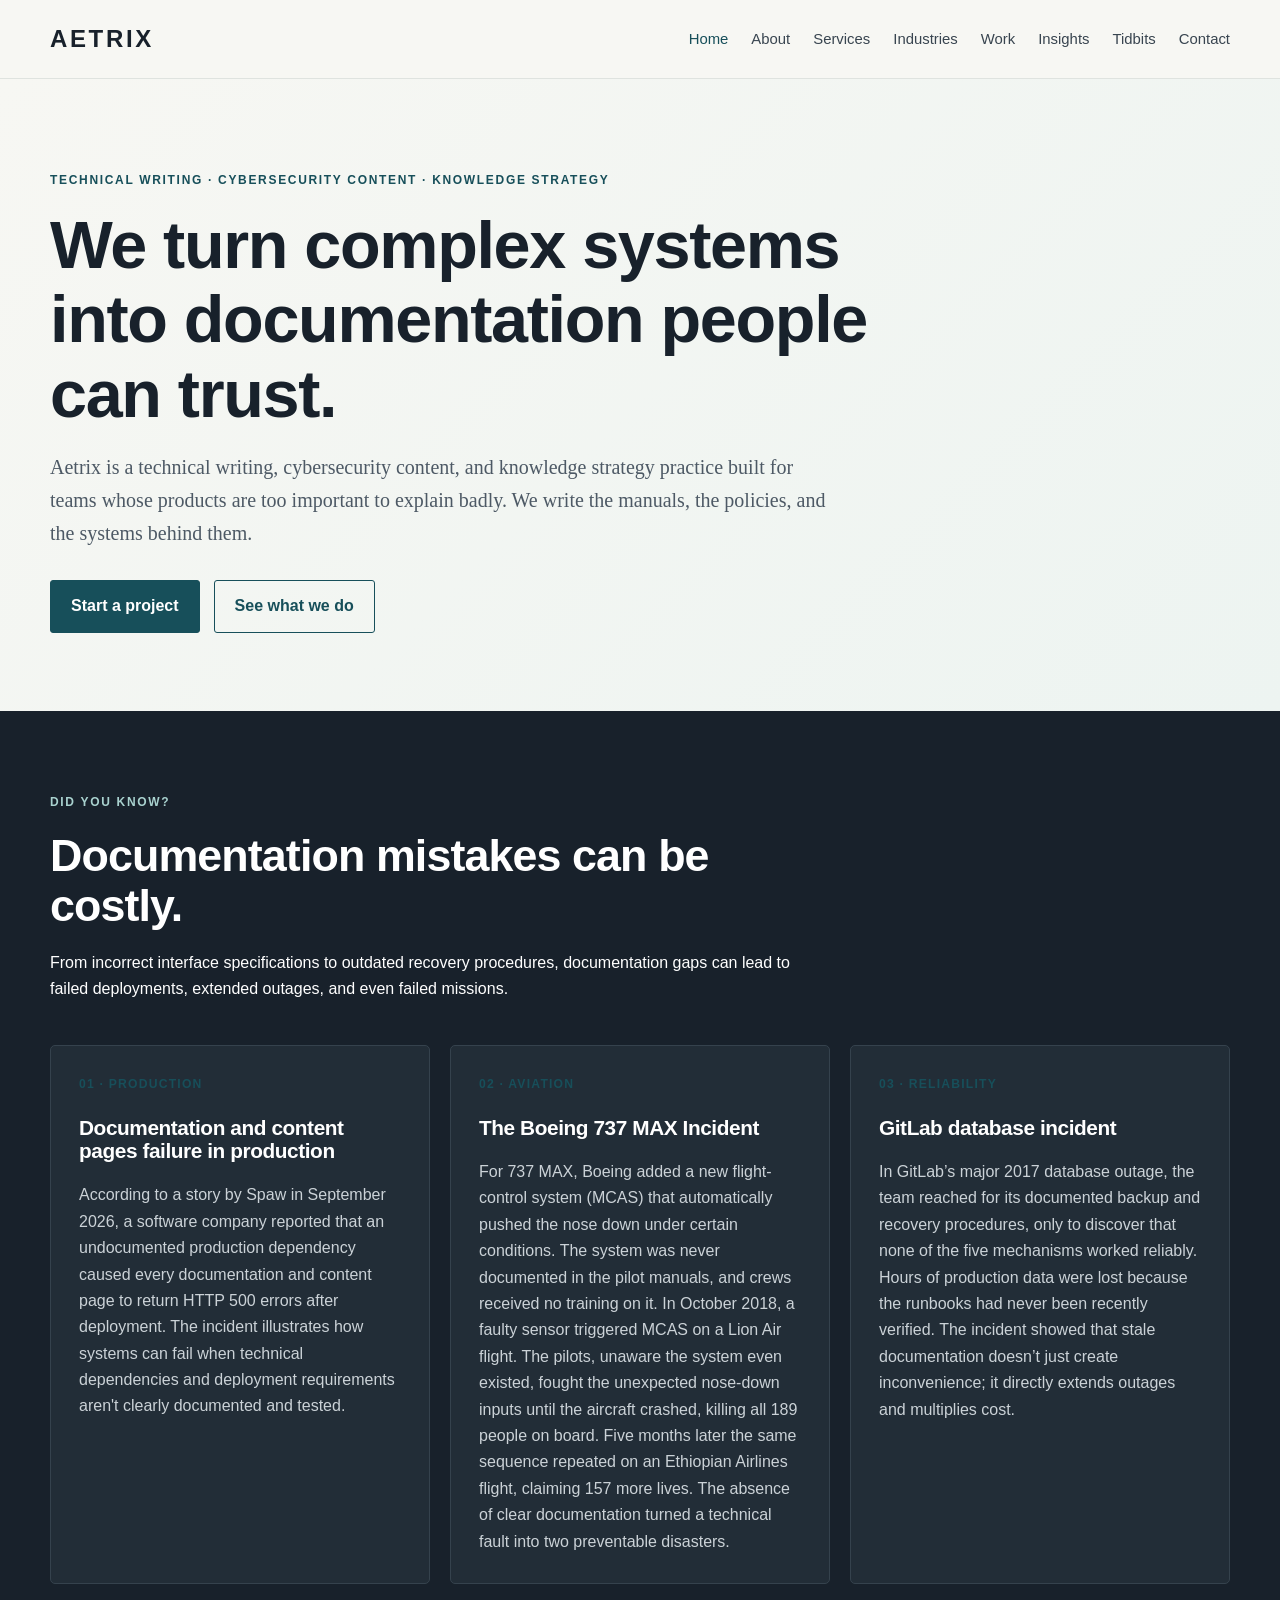
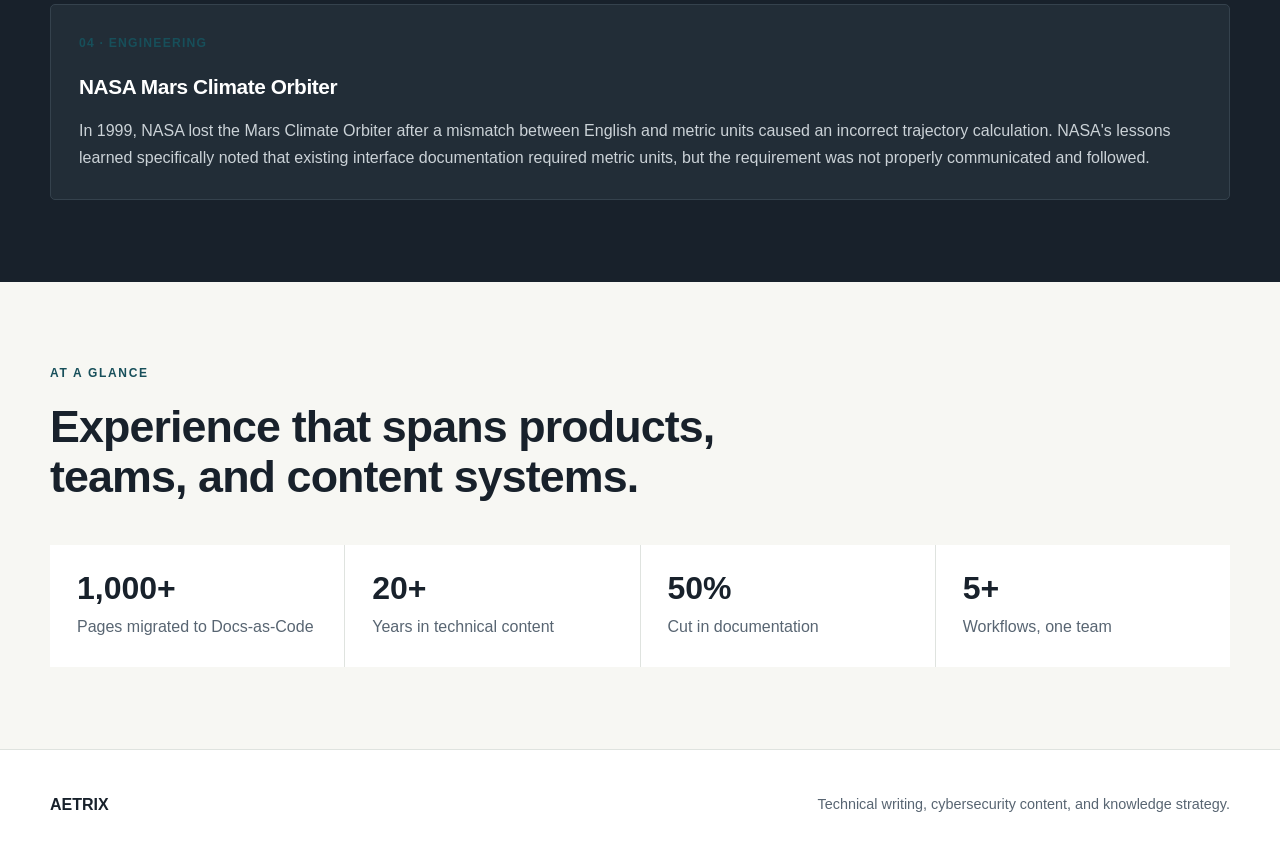
==== index.html @ bca8a9ca "Add files via upload" ====
<!doctype html><html lang="en"><head><meta charset="utf-8"><meta name="viewport" content="width=device-width,initial-scale=1"><title>Home | Aetrix</title><link rel="stylesheet" href="styles.css"></head><body><header class="site-header"><div class="container nav"><a class="logo" href="index.html">AETRIX</a><button class="menu" aria-label="Open navigation">☰</button><nav class="nav-links"><a href="index.html" class="active">Home</a><a href="about.html" class="">About</a><a href="services.html" class="">Services</a><a href="industries.html" class="">Industries</a><a href="work.html" class="">Work</a><a href="insights.html" class="">Insights</a><a href="tidbits.html" class="">Tidbits</a><a href="contact.html" class="">Contact</a></nav></div></header><main><section class="hero"><div class="container">
<div class="eyebrow">Technical writing · cybersecurity content · knowledge strategy</div>
<h1>We turn complex systems into documentation people can trust.</h1>
<p class="lede">Aetrix is a technical writing, cybersecurity content, and knowledge strategy practice built for teams whose products are too important to explain badly. We write the manuals, the policies, and the systems behind them.</p>
<div class="actions"><a class="button primary" href="contact.html">Start a project</a><a class="button secondary" href="services.html">See what we do</a></div>
</div></section>
<section class="section dark"><div class="container"><div class="section-head"><div class="eyebrow">Did you know?</div><h2>Documentation mistakes can be costly.</h2><p>From incorrect interface specifications to outdated recovery procedures, documentation gaps can lead to failed deployments, extended outages, and even failed missions.</p></div>
<div class="grid-3">
<article class="card"><div class="number">01 · PRODUCTION</div><h3>Documentation and content pages failure in production</h3><p>According to a story by Spaw in September 2026, a software company reported that an undocumented production dependency caused every documentation and content page to return HTTP 500 errors after deployment. The incident illustrates how systems can fail when technical dependencies and deployment requirements aren't clearly documented and tested.</p></article>
<article class="card"><div class="number">02 · AVIATION</div><h3>The Boeing 737 MAX Incident</h3><p>For 737 MAX, Boeing added a new flight-control system (MCAS) that automatically pushed the nose down under certain conditions. The system was never documented in the pilot manuals, and crews received no training on it. In October 2018, a faulty sensor triggered MCAS on a Lion Air flight. The pilots, unaware the system even existed, fought the unexpected nose-down inputs until the aircraft crashed, killing all 189 people on board. Five months later the same sequence repeated on an Ethiopian Airlines flight, claiming 157 more lives. The absence of clear documentation turned a technical fault into two preventable disasters.</p></article>
<article class="card"><div class="number">03 · RELIABILITY</div><h3>GitLab database incident</h3><p>In GitLab’s major 2017 database outage, the team reached for its documented backup and recovery procedures, only to discover that none of the five mechanisms worked reliably. Hours of production data were lost because the runbooks had never been recently verified. The incident showed that stale documentation doesn’t just create inconvenience; it directly extends outages and multiplies cost.</p></article>
</div>
<div class="card" style="margin-top:20px"><div class="number">04 · ENGINEERING</div><h3>NASA Mars Climate Orbiter</h3><p>In 1999, NASA lost the Mars Climate Orbiter after a mismatch between English and metric units caused an incorrect trajectory calculation. NASA's lessons learned specifically noted that existing interface documentation required metric units, but the requirement was not properly communicated and followed.</p></div>
</div></section>
<section class="section"><div class="container"><div class="section-head"><div class="eyebrow">At a glance</div><h2>Experience that spans products, teams, and content systems.</h2></div>
<div class="stats"><div class="stat"><strong>1,000+</strong><span>Pages migrated to Docs-as-Code</span></div><div class="stat"><strong>20+</strong><span>Years in technical content</span></div><div class="stat"><strong>50%</strong><span>Cut in documentation</span></div><div class="stat"><strong>5+</strong><span>Workflows, one team</span></div></div></div></section></main><footer class="site-footer"><div class="container footer-inner"><strong>AETRIX</strong><p>Technical writing, cybersecurity content, and knowledge strategy.</p></div></footer><script src="script.js"></script></body></html>
---- styles.css ----
:root{
  --ink:#18212b; --muted:#586572; --paper:#f7f7f3; --white:#fff;
  --accent:#174f5a; --line:#dfe3df; --max:1180px;
}
*{box-sizing:border-box}
html{scroll-behavior:smooth}
body{
  margin:0;
  font-family:Arial, Helvetica, sans-serif;
  color:var(--ink);
  background:var(--paper);
  line-height:1.65;
  font-size:16px;
}
a{color:inherit}
.container{width:min(var(--max),calc(100% - 48px));margin:auto}
.site-header{
  position:sticky;top:0;z-index:20;background:rgba(247,247,243,.96);
  border-bottom:1px solid var(--line);
}
.nav{min-height:78px;display:flex;align-items:center;justify-content:space-between;gap:28px}
.logo{font-size:1.5rem;font-weight:800;letter-spacing:.11em;text-decoration:none}
.nav-links{display:flex;gap:23px;align-items:center}
.nav-links a{text-decoration:none;color:#394550;font-size:.93rem}
.nav-links a:hover,.nav-links a.active{color:var(--accent)}
.menu{display:none;background:none;border:0;font-size:1.5rem}
.hero{padding:92px 0 78px;background:linear-gradient(135deg,#f7f7f3 0%,#edf4f1 100%)}
.eyebrow{text-transform:uppercase;letter-spacing:.14em;font-size:.75rem;font-weight:700;color:var(--accent);margin-bottom:17px}
h1,h2,h3{line-height:1.12;margin:0 0 20px;letter-spacing:-.02em}
h1{font-size:clamp(2.55rem,5.2vw,4.6rem);max-width:900px}
h2{font-size:clamp(2rem,3.5vw,3rem)}
h3{font-size:1.3rem}
.lede{
  font-family:Georgia,"Times New Roman",serif;
  font-size:1.25rem;
  line-height:1.65;
  color:#4d5965;
  max-width:780px;
}
.actions{display:flex;gap:14px;flex-wrap:wrap;margin-top:30px}
.button{display:inline-block;padding:12px 20px;border:1px solid var(--accent);border-radius:3px;text-decoration:none;font-weight:700}
.button.primary{background:var(--accent);color:#fff}.button.secondary{color:var(--accent)}
.section{padding:82px 0}.section.alt{background:#fff}
.section-head{max-width:760px;margin-bottom:42px}
.grid-3{display:grid;grid-template-columns:repeat(3,1fr);gap:20px}
.card{background:#fff;border:1px solid var(--line);padding:28px;border-radius:5px}
.card p{color:var(--muted);margin-bottom:0}
.number{font-size:.76rem;font-weight:800;color:var(--accent);letter-spacing:.1em;margin-bottom:22px}
.dark{background:var(--ink);color:#fff}.dark .eyebrow{color:#a9d2cf}.dark .card{background:#222d37;border-color:#35424d}.dark .card p{color:#cbd2d7}
.stats{display:grid;grid-template-columns:repeat(4,1fr);gap:1px;background:var(--line);margin-top:44px}
.stat{background:#fff;padding:27px}.stat strong{display:block;font-size:2rem;line-height:1.05}.stat span{display:block;color:var(--muted);margin-top:8px}
.story{max-width:850px}.story p{font-size:1.05rem;color:#3e4953}
.process{counter-reset:step;display:grid;grid-template-columns:repeat(2,1fr);gap:16px}
.step{counter-increment:step;border-top:1px solid var(--line);padding:19px 0 8px}.step:before{content:counter(step,decimal-leading-zero);display:block;color:var(--accent);font-weight:800;margin-bottom:10px}
.pillars{display:grid;grid-template-columns:repeat(3,1fr);gap:20px}.pillar{padding:28px 0;border-top:2px solid var(--accent)}
.quote{font-family:Georgia,"Times New Roman",serif;font-size:clamp(1.5rem,2.7vw,2.25rem);line-height:1.3;max-width:900px}
.placeholder{border:1px dashed #b9c2bf;padding:34px;background:#fff;color:var(--muted)}
.site-footer{padding:42px 0;border-top:1px solid var(--line);background:#fff}
.footer-inner{display:flex;justify-content:space-between;gap:24px;align-items:center}.footer-inner p{margin:0;color:var(--muted);font-size:.9rem}
@media(max-width:900px){.nav-links{gap:14px}.nav-links a{font-size:.85rem}}
@media(max-width:800px){
 .nav-links{display:none;position:absolute;left:0;right:0;top:78px;background:var(--paper);padding:20px 24px;flex-direction:column;align-items:flex-start;border-bottom:1px solid var(--line)}
 .nav-links.open{display:flex}.menu{display:block}.grid-3,.pillars,.stats,.process{grid-template-columns:1fr}
 .hero{padding:68px 0 58px}.section{padding:62px 0}.footer-inner{align-items:flex-start;flex-direction:column}
}
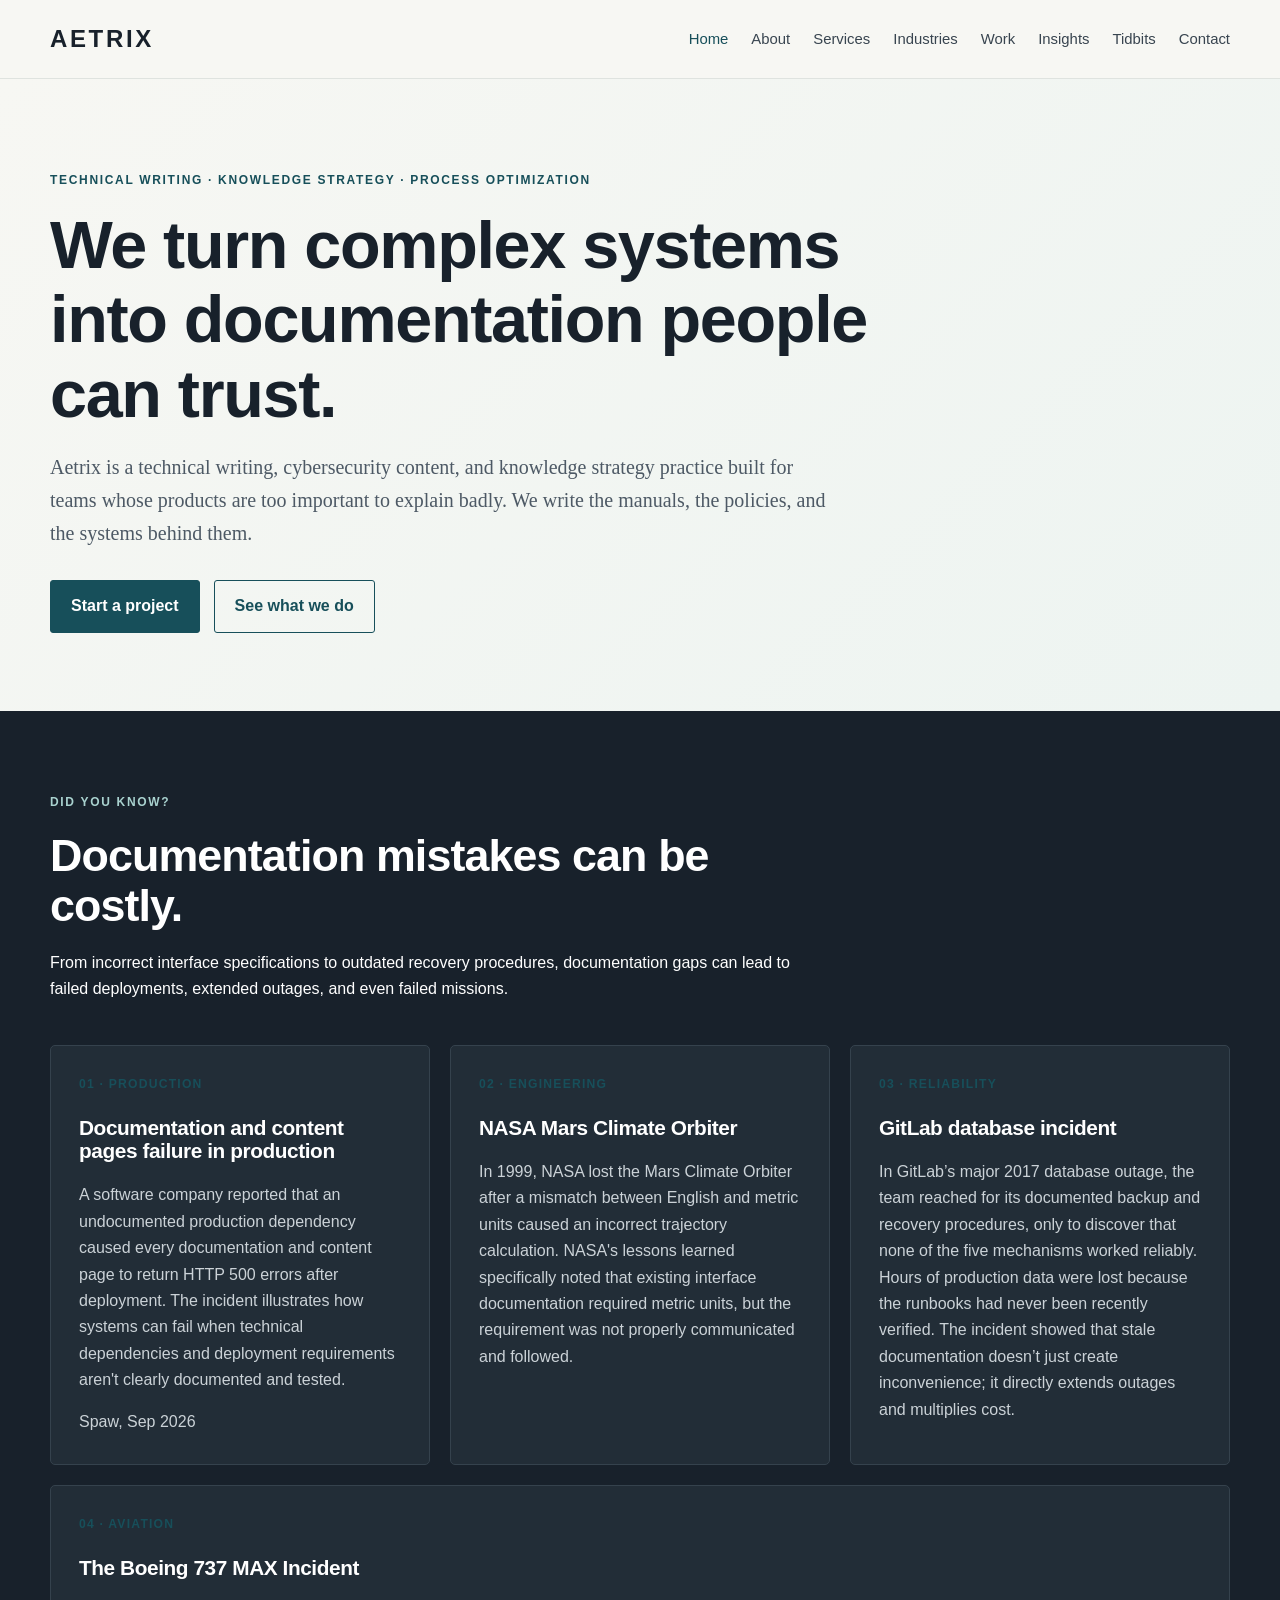
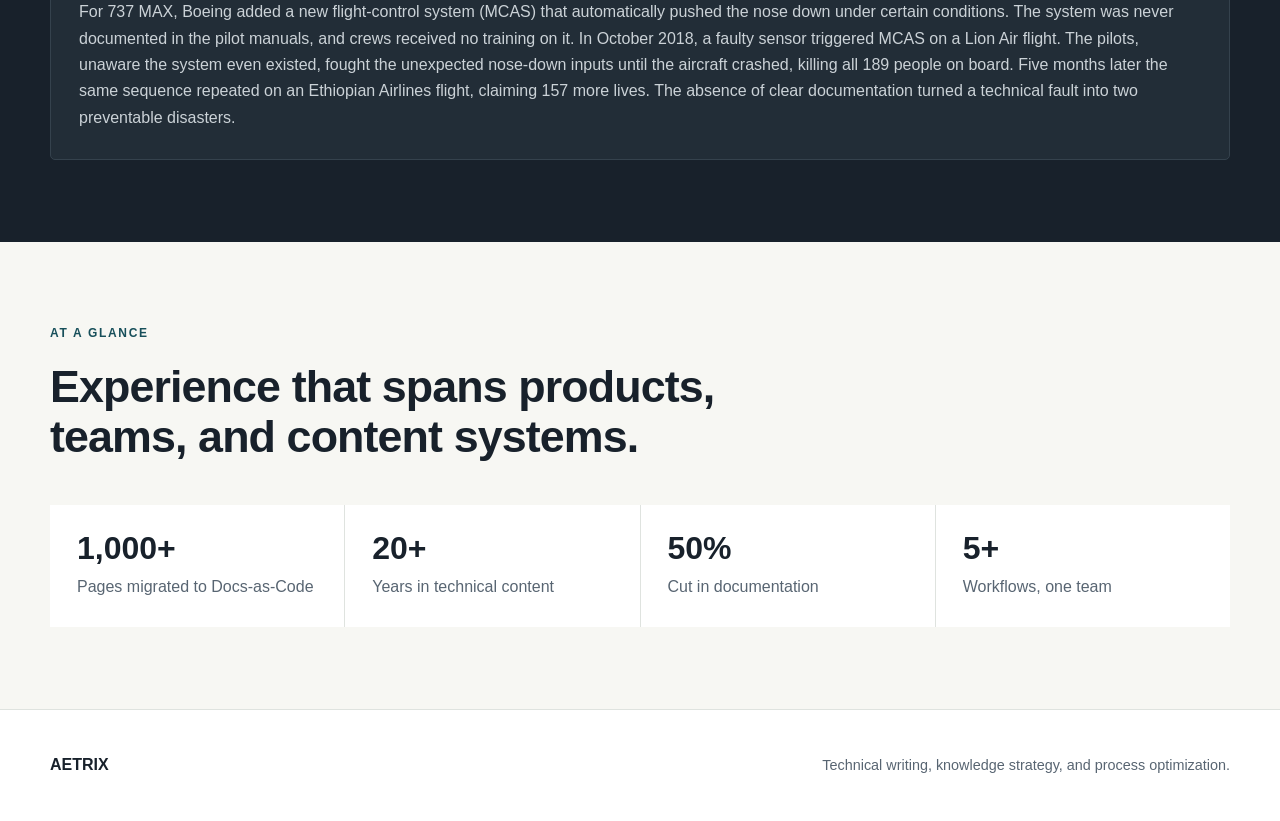
==== commit 7846e157: "Add files via upload" ====
--- a/index.html
+++ b/index.html
@@ -1,16 +1,16 @@
 <!doctype html><html lang="en"><head><meta charset="utf-8"><meta name="viewport" content="width=device-width,initial-scale=1"><title>Home | Aetrix</title><link rel="stylesheet" href="styles.css"></head><body><header class="site-header"><div class="container nav"><a class="logo" href="index.html">AETRIX</a><button class="menu" aria-label="Open navigation">☰</button><nav class="nav-links"><a href="index.html" class="active">Home</a><a href="about.html" class="">About</a><a href="services.html" class="">Services</a><a href="industries.html" class="">Industries</a><a href="work.html" class="">Work</a><a href="insights.html" class="">Insights</a><a href="tidbits.html" class="">Tidbits</a><a href="contact.html" class="">Contact</a></nav></div></header><main><section class="hero"><div class="container">
-<div class="eyebrow">Technical writing · cybersecurity content · knowledge strategy</div>
+<div class="eyebrow">Technical writing · knowledge strategy · process optimization</div>
 <h1>We turn complex systems into documentation people can trust.</h1>
 <p class="lede">Aetrix is a technical writing, cybersecurity content, and knowledge strategy practice built for teams whose products are too important to explain badly. We write the manuals, the policies, and the systems behind them.</p>
 <div class="actions"><a class="button primary" href="contact.html">Start a project</a><a class="button secondary" href="services.html">See what we do</a></div>
 </div></section>
 <section class="section dark"><div class="container"><div class="section-head"><div class="eyebrow">Did you know?</div><h2>Documentation mistakes can be costly.</h2><p>From incorrect interface specifications to outdated recovery procedures, documentation gaps can lead to failed deployments, extended outages, and even failed missions.</p></div>
 <div class="grid-3">
-<article class="card"><div class="number">01 · PRODUCTION</div><h3>Documentation and content pages failure in production</h3><p>According to a story by Spaw in September 2026, a software company reported that an undocumented production dependency caused every documentation and content page to return HTTP 500 errors after deployment. The incident illustrates how systems can fail when technical dependencies and deployment requirements aren't clearly documented and tested.</p></article>
-<article class="card"><div class="number">02 · AVIATION</div><h3>The Boeing 737 MAX Incident</h3><p>For 737 MAX, Boeing added a new flight-control system (MCAS) that automatically pushed the nose down under certain conditions. The system was never documented in the pilot manuals, and crews received no training on it. In October 2018, a faulty sensor triggered MCAS on a Lion Air flight. The pilots, unaware the system even existed, fought the unexpected nose-down inputs until the aircraft crashed, killing all 189 people on board. Five months later the same sequence repeated on an Ethiopian Airlines flight, claiming 157 more lives. The absence of clear documentation turned a technical fault into two preventable disasters.</p></article>
+<article class="card"><div class="number">01 · PRODUCTION</div><h3>Documentation and content pages failure in production</h3><p>A software company reported that an undocumented production dependency caused every documentation and content page to return HTTP 500 errors after deployment. The incident illustrates how systems can fail when technical dependencies and deployment requirements aren't clearly documented and tested.</p><p>Spaw, Sep 2026</p></article>
+<article class="card"><div class="number">02 · ENGINEERING</div><h3>NASA Mars Climate Orbiter</h3><p>In 1999, NASA lost the Mars Climate Orbiter after a mismatch between English and metric units caused an incorrect trajectory calculation. NASA's lessons learned specifically noted that existing interface documentation required metric units, but the requirement was not properly communicated and followed.</p></article>
 <article class="card"><div class="number">03 · RELIABILITY</div><h3>GitLab database incident</h3><p>In GitLab’s major 2017 database outage, the team reached for its documented backup and recovery procedures, only to discover that none of the five mechanisms worked reliably. Hours of production data were lost because the runbooks had never been recently verified. The incident showed that stale documentation doesn’t just create inconvenience; it directly extends outages and multiplies cost.</p></article>
 </div>
-<div class="card" style="margin-top:20px"><div class="number">04 · ENGINEERING</div><h3>NASA Mars Climate Orbiter</h3><p>In 1999, NASA lost the Mars Climate Orbiter after a mismatch between English and metric units caused an incorrect trajectory calculation. NASA's lessons learned specifically noted that existing interface documentation required metric units, but the requirement was not properly communicated and followed.</p></div>
+<div class="card" style="margin-top:20px"><div class="number">04 · AVIATION</div><h3>The Boeing 737 MAX Incident</h3><p>For 737 MAX, Boeing added a new flight-control system (MCAS) that automatically pushed the nose down under certain conditions. The system was never documented in the pilot manuals, and crews received no training on it. In October 2018, a faulty sensor triggered MCAS on a Lion Air flight. The pilots, unaware the system even existed, fought the unexpected nose-down inputs until the aircraft crashed, killing all 189 people on board. Five months later the same sequence repeated on an Ethiopian Airlines flight, claiming 157 more lives. The absence of clear documentation turned a technical fault into two preventable disasters.</p></div>
 </div></section>
 <section class="section"><div class="container"><div class="section-head"><div class="eyebrow">At a glance</div><h2>Experience that spans products, teams, and content systems.</h2></div>
-<div class="stats"><div class="stat"><strong>1,000+</strong><span>Pages migrated to Docs-as-Code</span></div><div class="stat"><strong>20+</strong><span>Years in technical content</span></div><div class="stat"><strong>50%</strong><span>Cut in documentation</span></div><div class="stat"><strong>5+</strong><span>Workflows, one team</span></div></div></div></section></main><footer class="site-footer"><div class="container footer-inner"><strong>AETRIX</strong><p>Technical writing, cybersecurity content, and knowledge strategy.</p></div></footer><script src="script.js"></script></body></html>+<div class="stats"><div class="stat"><strong>1,000+</strong><span>Pages migrated to Docs-as-Code</span></div><div class="stat"><strong>20+</strong><span>Years in technical content</span></div><div class="stat"><strong>50%</strong><span>Cut in documentation</span></div><div class="stat"><strong>5+</strong><span>Workflows, one team</span></div></div></div></section></main><footer class="site-footer"><div class="container footer-inner"><strong>AETRIX</strong><p>Technical writing, knowledge strategy, and process optimization.</p></div></footer><script src="script.js"></script></body></html>
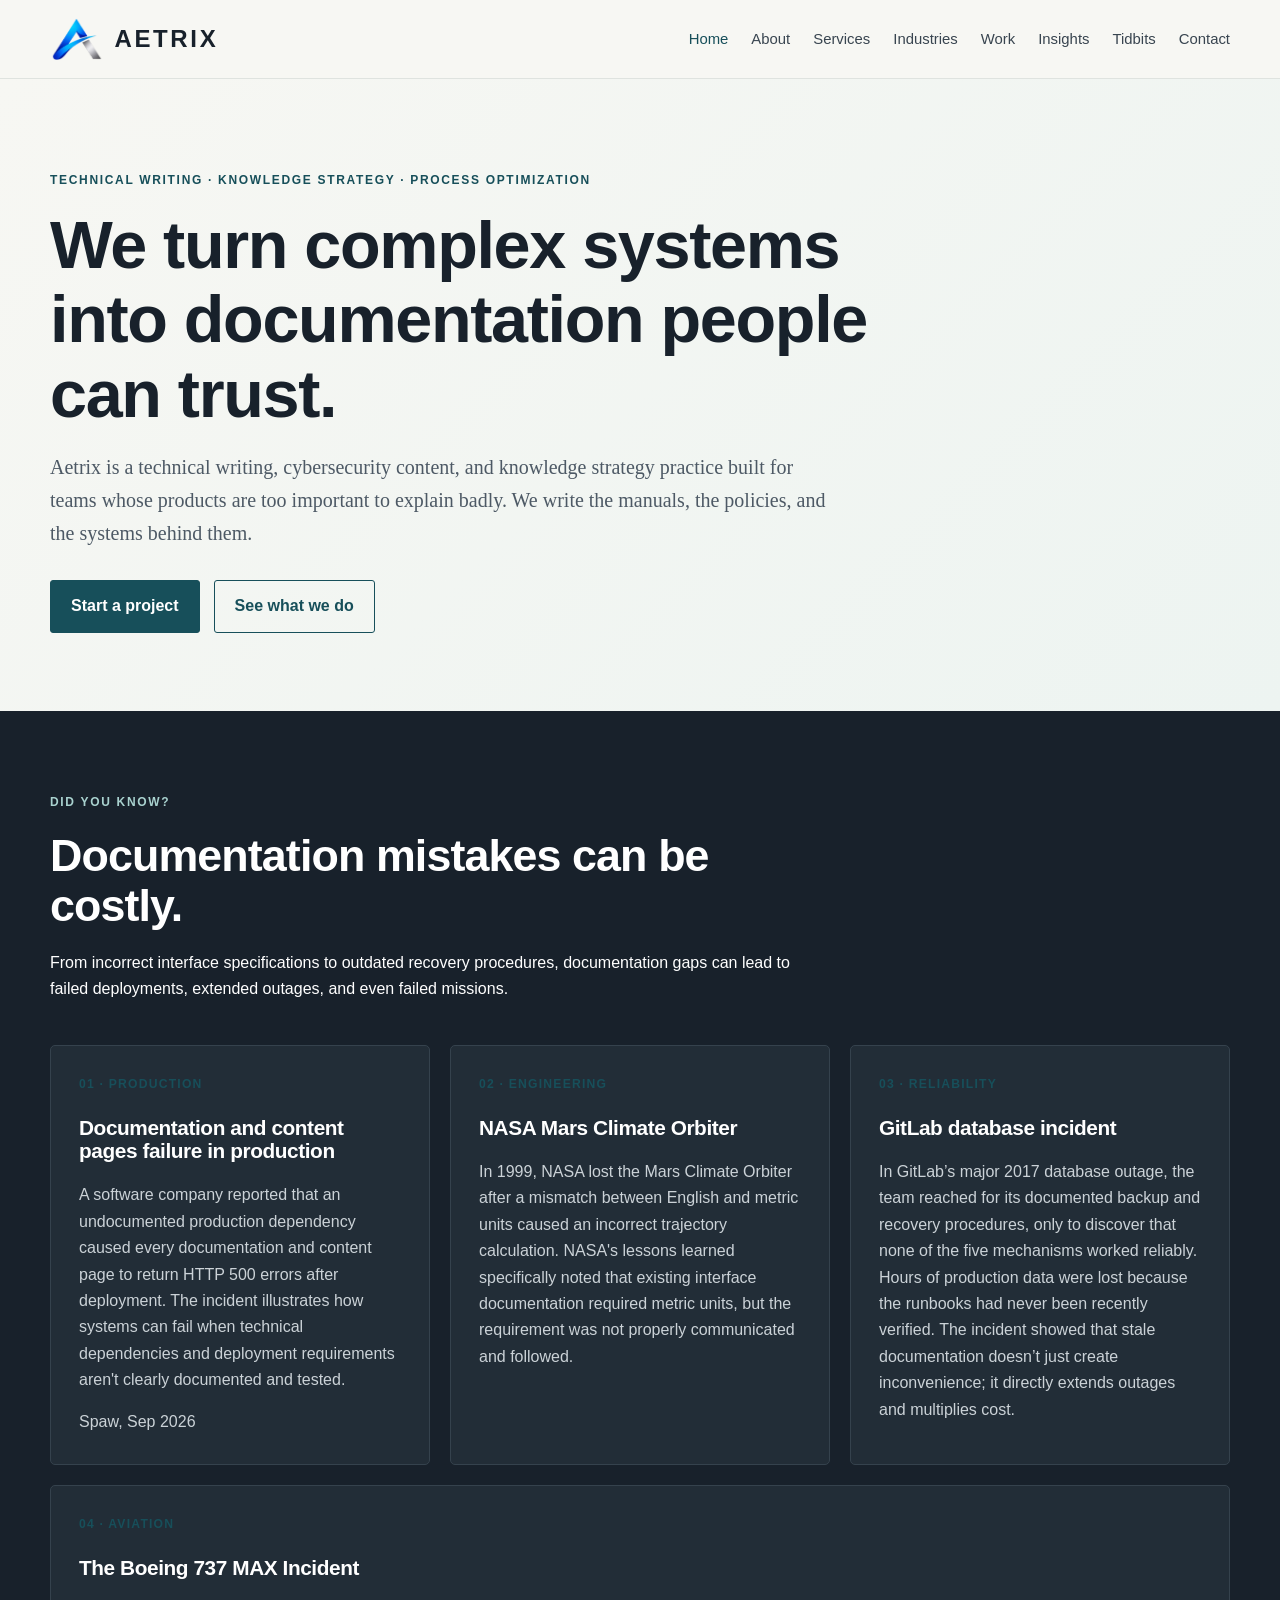
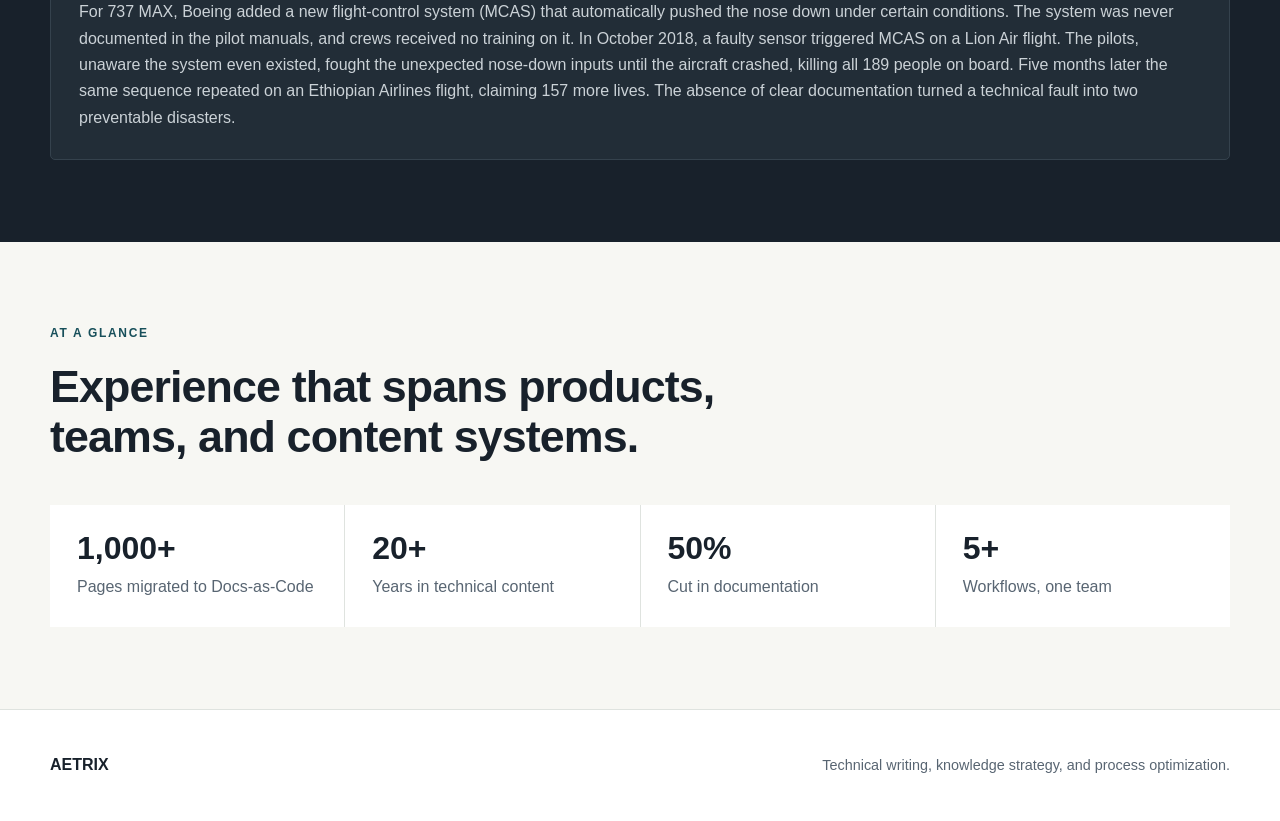
==== commit 090c05b2: "Add files via upload" ====
--- a/index.html
+++ b/index.html
@@ -1,4 +1,5 @@
-<!doctype html><html lang="en"><head><meta charset="utf-8"><meta name="viewport" content="width=device-width,initial-scale=1"><title>Home | Aetrix</title><link rel="stylesheet" href="styles.css"></head><body><header class="site-header"><div class="container nav"><a class="logo" href="index.html">AETRIX</a><button class="menu" aria-label="Open navigation">☰</button><nav class="nav-links"><a href="index.html" class="active">Home</a><a href="about.html" class="">About</a><a href="services.html" class="">Services</a><a href="industries.html" class="">Industries</a><a href="work.html" class="">Work</a><a href="insights.html" class="">Insights</a><a href="tidbits.html" class="">Tidbits</a><a href="contact.html" class="">Contact</a></nav></div></header><main><section class="hero"><div class="container">
+<!doctype html><html lang="en"><head><meta charset="utf-8"><meta name="viewport" content="width=device-width,initial-scale=1"><title>Home | Aetrix</title><link rel="stylesheet" href="styles.css"></head><body><header class="site-header"><div class="container nav"><a class="logo" href="index.html"> <img src="aetrix-logo.png" alt="" class="logo-image">
+  <span>AETRIX</span></a>  <button class="menu" aria-label="Open navigation">☰</button><nav class="nav-links"><a href="index.html" class="active">Home</a><a href="about.html" class="">About</a><a href="services.html" class="">Services</a><a href="industries.html" class="">Industries</a><a href="work.html" class="">Work</a><a href="insights.html" class="">Insights</a><a href="tidbits.html" class="">Tidbits</a><a href="contact.html" class="">Contact</a></nav></div></header><main><section class="hero"><div class="container">
 <div class="eyebrow">Technical writing · knowledge strategy · process optimization</div>
 <h1>We turn complex systems into documentation people can trust.</h1>
 <p class="lede">Aetrix is a technical writing, cybersecurity content, and knowledge strategy practice built for teams whose products are too important to explain badly. We write the manuals, the policies, and the systems behind them.</p>
--- a/styles.css
+++ b/styles.css
@@ -20,7 +20,7 @@
   border-bottom:1px solid var(--line);
 }
 .nav{min-height:78px;display:flex;align-items:center;justify-content:space-between;gap:28px}
-.logo{font-size:1.5rem;font-weight:800;letter-spacing:.11em;text-decoration:none}
+.logo { display: inline-flex; align-items: center; gap: 10px; font-size: 1.5rem; font-weight: 800; letter-spacing: .11em; text-decoration: none; } .logo-image { display: block; width: auto; height: 42px; max-width: 60px; object-fit: contain; }
 .nav-links{display:flex;gap:23px;align-items:center}
 .nav-links a{text-decoration:none;color:#394550;font-size:.93rem}
 .nav-links a:hover,.nav-links a.active{color:var(--accent)}
